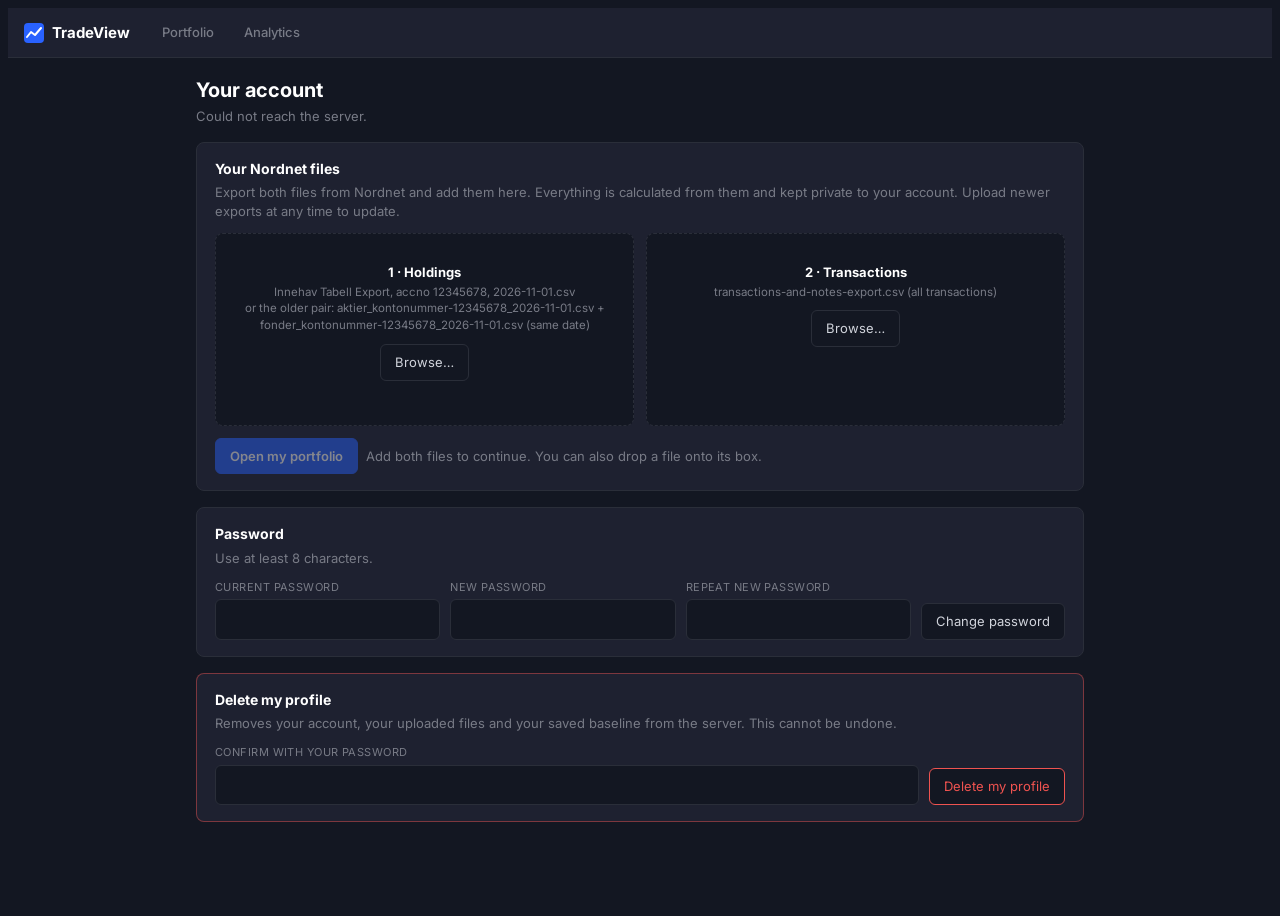
==== account.html @ 86bb3570 "Multi-user profiles: login, invites, per-user data, uploads, assistant, tile help, responsive layout" ====
<!DOCTYPE html>
<html lang="en">
<head>
  <meta charset="UTF-8">
  <meta name="viewport" content="width=device-width, initial-scale=1.0">
  <title>Account · TradeView</title>
  <link rel="preconnect" href="https://fonts.googleapis.com">
  <link href="https://fonts.googleapis.com/css2?family=Inter:wght@400;500;600;700&display=swap" rel="stylesheet">
  <link rel="icon" href="data:,">
  <link rel="stylesheet" href="auth.css">
  <script src="auth.js"></script>
</head>
<body class="auth-page">
  <header class="auth-top">
    <div class="logo">
      <svg width="20" height="20" viewBox="0 0 20 20" fill="none" aria-hidden="true">
        <rect width="20" height="20" rx="4" fill="#2962FF"/>
        <polyline points="3,14 7,9 11,12 17,5" stroke="white" stroke-width="2" fill="none" stroke-linecap="round" stroke-linejoin="round"/>
      </svg>
      <span class="logo-text">TradeView</span>
    </div>
    <nav class="nav"><a href="/index.html">Portfolio</a><a href="/analytics.html">Analytics</a></nav>
    <div id="user-menu"></div>
  </header>

  <main class="acct">
    <h1>Your account</h1>
    <p class="lead" id="who">Loading…</p>

    <!-- ============== FILES ============== -->
    <section class="card" id="upload">
      <h2>Your Nordnet files</h2>
      <p class="hint">Export both files from Nordnet and add them here. Everything is calculated from them and kept private to your account. Upload newer exports at any time to update.</p>
      <div id="up-msg" class="msg" hidden role="alert"></div>
      <div class="drops">
        <div class="drop" id="drop-holdings">
          <h3>1 · Holdings</h3>
          <div class="fn">Innehav Tabell Export, accno 12345678, 2026-11-01.csv<br>or the older pair: aktier_kontonummer-12345678_2026-11-01.csv + fonder_kontonummer-12345678_2026-11-01.csv (same date)</div>
          <input type="file" id="in-holdings" accept=".csv,text/csv">
          <button type="button" class="abtn" data-pick="holdings">Browse…</button>
          <div class="st" id="st-holdings"></div>
        </div>
        <div class="drop" id="drop-ledger">
          <h3>2 · Transactions</h3>
          <div class="fn">transactions-and-notes-export.csv (all transactions)</div>
          <input type="file" id="in-ledger" accept=".csv,text/csv">
          <button type="button" class="abtn" data-pick="ledger">Browse…</button>
          <div class="st" id="st-ledger"></div>
        </div>
      </div>
      <div class="row-actions">
        <a class="abtn primary disabled" id="open-btn" href="/index.html">Open my portfolio</a>
        <span class="grow" id="open-hint">Add both files to continue. You can also drop a file onto its box.</span>
      </div>
    </section>

    <!-- ============== ACCOUNT ============== -->
    <section class="card" id="account">
      <h2>Password</h2>
      <p class="hint">Use at least 8 characters.</p>
      <div id="pw-msg" class="msg" hidden role="alert"></div>
      <form id="f-pw" class="inline" autocomplete="off" novalidate>
        <label class="field"><span>Current password</span><input type="password" id="pw-old" autocomplete="current-password"></label>
        <label class="field"><span>New password</span><input type="password" id="pw-new" autocomplete="new-password"></label>
        <label class="field"><span>Repeat new password</span><input type="password" id="pw-new2" autocomplete="new-password"></label>
        <button class="abtn" type="submit">Change password</button>
      </form>
    </section>

    <!-- ============== ADMIN ============== -->
    <section class="card" id="admin" hidden>
      <h2>Admin: invites and users</h2>
      <p class="hint">Each invite code works once and expires after 7 days. Send it to the person; they open the sign-in page and choose "Create your account".</p>
      <div id="ad-msg" class="msg" hidden role="alert"></div>
      <div class="row-actions"><button type="button" class="abtn primary" id="inv-new">Create invite code</button></div>
      <div id="inv-code" hidden>
        <div class="codebox"><code id="inv-val"></code><button type="button" class="abtn small" id="inv-copy">Copy</button><span class="tag gold" id="inv-exp"></span></div>
        <p class="hint">This code is shown only now. Copy it before you leave the page.</p>
      </div>
      <h2 style="margin-top:14px">Invites</h2>
      <div class="tbl-wrap"><table id="tb-inv"></table></div>
      <h2 style="margin-top:14px">Users</h2>
      <div class="tbl-wrap"><table id="tb-users"></table></div>
      <p class="hint" style="margin-top:8px">Admins can manage accounts but cannot open another user's portfolio.</p>
    </section>

    <!-- ============== DANGER ============== -->
    <section class="card danger" id="danger">
      <h2 id="del-title">Delete my profile</h2>
      <p class="hint" id="del-hint">Removes your account, your uploaded files and your saved baseline from the server. This cannot be undone.</p>
      <div id="del-msg" class="msg" hidden role="alert"></div>
      <form id="f-del" class="inline" autocomplete="off" novalidate>
        <label class="field"><span>Confirm with your password</span><input type="password" id="del-pass" autocomplete="current-password"></label>
        <button class="abtn danger" id="del-btn" type="submit">Delete my profile</button>
      </form>
    </section>
  </main>
  <script src="account.js"></script>
</body>
</html>
---- auth.css ----
/* Sign-in, account and user-menu styles (same dark tokens as style.css / analytics.css) */
:root {
  --bg: #131722; --surface: #1E2130; --surface2: #1A1D2E; --border: #2A2E39;
  --text: #D1D4DC; --text-dim: #787B86; --accent: #2962FF;
  --green: #26A69A; --red: #EF5350; --gold: #F7C948; --white: #FFFFFF;
  --font: 'Inter', 'Trebuchet MS', sans-serif;
}

/* ───── user menu (header of Portfolio and Analytics) ───── */
.um { position: relative; display: inline-block; }
.um-btn {
  display: inline-flex; align-items: center; gap: 7px; height: 28px; padding: 0 8px 0 4px;
  background: var(--bg); color: var(--text); border: 1px solid var(--border); border-radius: 4px;
  font: inherit; font-size: 12px; cursor: pointer; max-width: 170px;
}
.um-btn:hover, .um-btn[aria-expanded="true"] { border-color: var(--accent); }
.um-av {
  width: 20px; height: 20px; border-radius: 50%; background: var(--accent); color: #fff;
  display: inline-flex; align-items: center; justify-content: center; font-size: 11px; font-weight: 700; flex: none;
}
.um-name { overflow: hidden; text-overflow: ellipsis; white-space: nowrap; }
.um-caret { color: var(--text-dim); flex: none; }
.um-pop {
  position: absolute; right: 0; top: calc(100% + 6px); z-index: 400; min-width: 210px; padding: 6px;
  background: var(--surface); border: 1px solid var(--border); border-radius: 8px; box-shadow: 0 8px 24px rgba(0, 0, 0, .45);
}
.um-pop[hidden] { display: none; }
.um-head { padding: 6px 8px 8px; border-bottom: 1px solid var(--border); margin-bottom: 4px; }
.um-head b { display: block; color: var(--white); font-size: 13px; overflow: hidden; text-overflow: ellipsis; }
.um-head small { color: var(--text-dim); font-size: 11px; }
.um-pop a, .um-pop button {
  display: block; width: 100%; text-align: left; padding: 7px 8px; border-radius: 4px; border: 0; background: none;
  color: var(--text); font: inherit; font-size: 12.5px; text-decoration: none; cursor: pointer;
}
.um-pop a:hover, .um-pop button:hover { background: var(--border); color: var(--white); }
.um-pop button[data-act=logout] { color: var(--red); }
@media (max-width: 700px) { .um-name, .um-caret { display: none; } .um-btn { padding: 0 4px; } }

/* ───── standalone pages: login.html, account.html ───── */
body.auth-page { min-height: 100vh; background: var(--bg); color: var(--text); font-family: var(--font); font-size: 13px; line-height: 1.45; }
body.auth-page *, body.auth-page *::before, body.auth-page *::after { box-sizing: border-box; }
.auth-page h1, .auth-page h2, .auth-page p { margin: 0; }
.auth-page a { color: var(--accent); }
.auth-page .logo { display: flex; align-items: center; gap: 8px; }
.auth-page .logo-text { font-weight: 700; color: var(--white); font-size: 15px; }

.auth-wrap { min-height: 100vh; display: flex; align-items: center; justify-content: center; padding: 24px 16px; }
.auth-card { width: 100%; max-width: 400px; background: var(--surface); border: 1px solid var(--border); border-radius: 10px; padding: 26px 24px; }
.auth-card .logo { margin-bottom: 18px; }
.auth-card h1 { font-size: 20px; color: var(--white); margin-bottom: 4px; }
.auth-card .sub { color: var(--text-dim); margin-bottom: 16px; }

.field { display: block; margin-bottom: 12px; }
.field > span { display: block; font-size: 11px; text-transform: uppercase; letter-spacing: .04em; color: var(--text-dim); margin-bottom: 4px; }
.field input[type=text], .field input[type=password] {
  width: 100%; padding: 9px 10px; background: var(--bg); color: var(--white); border: 1px solid var(--border); border-radius: 6px;
  font: inherit; font-size: 14px;
}
.field input:focus { outline: none; border-color: var(--accent); }
.check { display: flex; gap: 8px; align-items: flex-start; margin: 4px 0 14px; color: var(--text); cursor: pointer; }
.check input { margin-top: 3px; }
.check small { display: block; color: var(--text-dim); }

.abtn {
  display: inline-flex; align-items: center; justify-content: center; gap: 6px; padding: 8px 14px; border-radius: 6px;
  background: var(--bg); color: var(--text); border: 1px solid var(--border); font: inherit; font-size: 13px; cursor: pointer; text-decoration: none;
}
.abtn:hover { border-color: var(--accent); color: var(--white); }
.abtn.primary { background: var(--accent); border-color: var(--accent); color: #fff; font-weight: 600; }
.abtn.primary:hover { filter: brightness(1.1); }
.abtn.danger { border-color: var(--red); color: var(--red); }
.abtn.danger:hover { background: rgba(239, 83, 80, .12); color: var(--red); }
.abtn.small { padding: 4px 9px; font-size: 12px; }
.abtn[disabled], .abtn.disabled { opacity: .45; pointer-events: none; }
.auth-card .abtn.primary { width: 100%; padding: 10px; }
.switch { margin-top: 14px; text-align: center; color: var(--text-dim); }
.switch button { background: none; border: 0; color: var(--accent); font: inherit; cursor: pointer; padding: 0; }

.msg { padding: 9px 11px; border-radius: 6px; margin-bottom: 12px; font-size: 12.5px; border: 1px solid var(--border); }
.msg[hidden] { display: none; }
.msg.err { background: rgba(239, 83, 80, .12); border-color: rgba(239, 83, 80, .5); color: #ffb3b1; }
.msg.ok { background: rgba(38, 166, 154, .12); border-color: rgba(38, 166, 154, .5); color: #9fe0d8; }
.msg.info { background: rgba(41, 98, 255, .1); border-color: rgba(41, 98, 255, .4); color: #aac0ff; }

/* account page */
.auth-top {
  position: sticky; top: 0; z-index: 50; min-height: 50px; padding: 6px 16px; display: flex; flex-wrap: wrap; align-items: center; gap: 4px 18px;
  background: var(--surface); border-bottom: 1px solid var(--border);
}
.auth-top .nav { display: flex; gap: 2px; }
.auth-top .nav a { color: var(--text-dim); text-decoration: none; font-weight: 500; padding: 5px 14px; border-radius: 4px; }
.auth-top .nav a:hover { background: var(--border); color: var(--text); }
.auth-top #user-menu { margin-left: auto; }
.acct { max-width: 920px; margin: 0 auto; padding: 18px 16px 60px; }
.acct h1 { font-size: 20px; color: var(--white); margin-bottom: 2px; }
.acct .lead { color: var(--text-dim); margin-bottom: 16px; }
.card { background: var(--surface); border: 1px solid var(--border); border-radius: 8px; padding: 16px 18px; margin-bottom: 16px; }
.card h2 { font-size: 14px; color: var(--white); margin-bottom: 4px; }
.card .hint { color: var(--text-dim); margin-bottom: 12px; }
.card.danger { border-color: rgba(239, 83, 80, .45); }

.drops { display: grid; grid-template-columns: repeat(auto-fit, minmax(300px, 1fr)); gap: 12px; margin-bottom: 12px; }
.drop {
  border: 1.5px dashed var(--border); border-radius: 8px; padding: 16px; background: var(--bg); text-align: center;
  transition: border-color .15s, background .15s;
}
.drop.over { border-color: var(--accent); background: rgba(41, 98, 255, .08); }
.drop.ok { border-style: solid; border-color: rgba(38, 166, 154, .6); }
.drop h3 { font-size: 13px; color: var(--white); margin-bottom: 2px; }
.drop .fn { color: var(--text-dim); font-size: 11.5px; margin-bottom: 10px; word-break: break-word; }
.drop input[type=file] { display: none; }
.drop .st { margin-top: 10px; font-size: 12px; text-align: left; min-height: 18px; }
.drop .st.err { color: #ffb3b1; }
.drop .st.good { color: #9fe0d8; }
.drop .st .mut { color: var(--text-dim); }
.row-actions { display: flex; flex-wrap: wrap; gap: 8px; align-items: center; }
.row-actions .grow { flex: 1; color: var(--text-dim); }

.inline { display: flex; flex-wrap: wrap; gap: 10px; align-items: flex-end; }
.inline .field { margin-bottom: 0; flex: 1; min-width: 160px; }

.codebox { display: flex; gap: 8px; align-items: center; margin: 10px 0; flex-wrap: wrap; }
.codebox code { font-size: 18px; letter-spacing: .12em; background: var(--bg); border: 1px solid var(--gold); color: var(--gold); padding: 6px 12px; border-radius: 6px; }
.tbl-wrap { overflow-x: auto; border: 1px solid var(--border); border-radius: 6px; margin-top: 8px; }
.acct table { border-collapse: collapse; width: 100%; font-variant-numeric: tabular-nums; }
.acct th { text-align: left; color: var(--text-dim); font-size: 11px; text-transform: uppercase; letter-spacing: .04em; padding: 6px 9px; background: var(--surface2); }
.acct td { padding: 6px 9px; border-top: 1px solid var(--border); white-space: nowrap; vertical-align: middle; }
.acct td .field { margin: 0; }
.acct td input[type=password] { padding: 4px 7px; font-size: 12px; width: 150px; }
.tag { display: inline-block; padding: 1px 7px; border-radius: 999px; font-size: 11px; background: rgba(120, 123, 134, .18); color: var(--text-dim); }
.tag.good { background: rgba(38, 166, 154, .15); color: var(--green); }
.tag.gold { background: rgba(247, 201, 72, .15); color: var(--gold); }
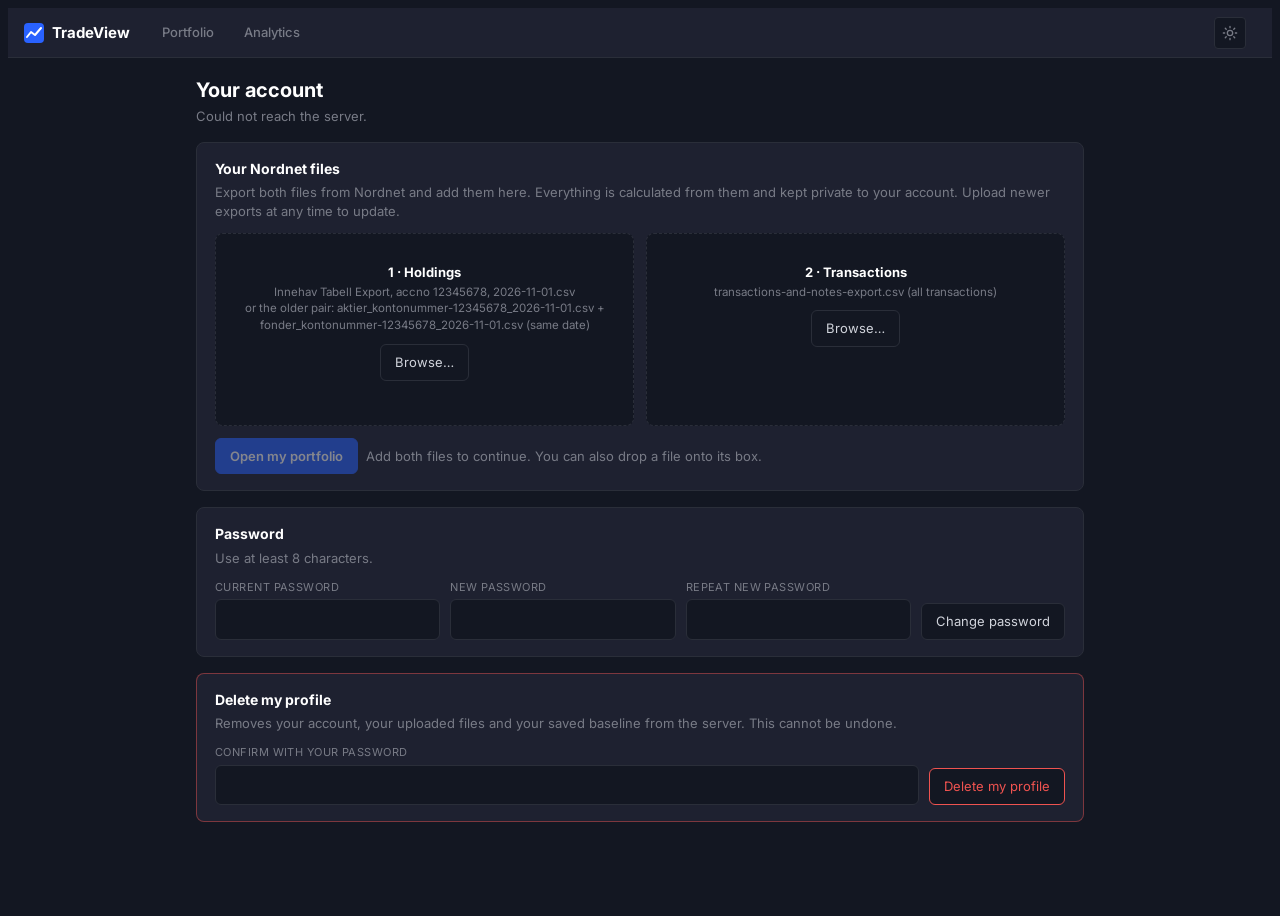
==== commit fa80175e: "Portfolio plan: one strategy per category, Trend Signals sidebar, light/dark mode, ticker - strategy" ====
--- a/account.html
+++ b/account.html
@@ -4,6 +4,7 @@
   <meta charset="UTF-8">
   <meta name="viewport" content="width=device-width, initial-scale=1.0">
   <title>Account · TradeView</title>
+  <script src="theme.js"></script>
   <link rel="preconnect" href="https://fonts.googleapis.com">
   <link href="https://fonts.googleapis.com/css2?family=Inter:wght@400;500;600;700&display=swap" rel="stylesheet">
   <link rel="icon" href="data:,">
--- a/auth.css
+++ b/auth.css
@@ -4,7 +4,38 @@
   --text: #D1D4DC; --text-dim: #787B86; --accent: #2962FF;
   --green: #26A69A; --red: #EF5350; --gold: #F7C948; --white: #FFFFFF;
   --font: 'Inter', 'Trebuchet MS', sans-serif;
+  --s1: #3987e5; --s2: #d95926; --s3: #199e70; --s4: #c98500;
+  --s5: #d55181; --s6: #008300; --s7: #9085e9; --s8: #e66767;
+  --ticker-bg: #0F1117; --border-strong: #3a3f4f; --other: #5d6170; --muted: #9aa4b2; --info-text: #7aa8f0;
+  --tip-bg: #0D1017; --shadow: rgba(0, 0, 0, .45); --shadow-strong: rgba(0, 0, 0, .55); --backdrop: rgba(0, 0, 0, .45);
 }
+
+/* Light theme (theme.js sets <html data-theme="light">); same tokens as style.css and analytics.css */
+:root[data-theme="light"] {
+  --bg: #FFFFFF; --surface: #F7F8FA; --surface2: #EEF0F4; --border: #DCE0E8;
+  --text: #131722; --text-dim: #5F6370; --accent: #2962FF;
+  --green: #067A66; --red: #C9303C; --gold: #8A6600; --white: #0B0E14;
+  --s1: #2a78d6; --s2: #eb6834; --s3: #1baf7a; --s4: #c98500;
+  --s5: #d55181; --s6: #008300; --s7: #6250d6; --s8: #e34948;
+  --ticker-bg: #F0F3FA; --border-strong: #B8BECA; --other: #8A909C; --muted: #565B67; --info-text: #1E5BC6;
+  --tip-bg: #FFFFFF; --shadow: rgba(16, 24, 40, .14); --shadow-strong: rgba(16, 24, 40, .18); --backdrop: rgba(16, 24, 40, .32);
+}
+
+/* ───── light / dark toggle (theme.js puts it in every page header) ───── */
+.theme-btn {
+  display: inline-flex; align-items: center; justify-content: center; flex: none; width: 32px; height: 32px; min-width: 32px; min-height: 32px; padding: 0;
+  background: var(--bg); color: var(--text-dim); border: 1px solid var(--border); border-radius: 4px; cursor: pointer;
+}
+.theme-btn:hover { border-color: var(--accent); color: var(--accent); }
+.theme-btn:focus-visible { outline: 2px solid var(--accent); outline-offset: 2px; }
+.theme-btn svg { width: 16px; height: 16px; display: block; }
+.theme-btn .tb-moon, :root[data-theme="light"] .theme-btn .tb-sun { display: none; }
+:root[data-theme="light"] .theme-btn .tb-moon { display: block; }
+.theme-btn.floating { position: fixed; top: 12px; right: 12px; z-index: 300; }
+.auth-top .theme-btn { margin-left: auto; }
+.auth-top .theme-btn + #user-menu { margin-left: -8px; }
+.auth-card .logo .theme-btn { margin-left: auto; }
+@media (max-width: 900px), (pointer: coarse) { .theme-btn { width: 40px; height: 40px; } }
 
 /* ───── user menu (header of Portfolio and Analytics) ───── */
 .um { position: relative; display: inline-block; }
@@ -22,7 +53,7 @@
 .um-caret { color: var(--text-dim); flex: none; }
 .um-pop {
   position: absolute; right: 0; top: calc(100% + 6px); z-index: 400; min-width: 210px; padding: 6px;
-  background: var(--surface); border: 1px solid var(--border); border-radius: 8px; box-shadow: 0 8px 24px rgba(0, 0, 0, .45);
+  background: var(--surface); border: 1px solid var(--border); border-radius: 8px; box-shadow: 0 8px 24px var(--shadow);
 }
 .um-pop[hidden] { display: none; }
 .um-head { padding: 6px 8px 8px; border-bottom: 1px solid var(--border); margin-bottom: 4px; }
@@ -69,7 +100,7 @@
 .abtn.primary { background: var(--accent); border-color: var(--accent); color: #fff; font-weight: 600; }
 .abtn.primary:hover { filter: brightness(1.1); }
 .abtn.danger { border-color: var(--red); color: var(--red); }
-.abtn.danger:hover { background: rgba(239, 83, 80, .12); color: var(--red); }
+.abtn.danger:hover { background: color-mix(in srgb, var(--red) 12%, transparent); color: var(--red); }
 .abtn.small { padding: 4px 9px; font-size: 12px; }
 .abtn[disabled], .abtn.disabled { opacity: .45; pointer-events: none; }
 .auth-card .abtn.primary { width: 100%; padding: 10px; }
@@ -78,9 +109,13 @@
 
 .msg { padding: 9px 11px; border-radius: 6px; margin-bottom: 12px; font-size: 12.5px; border: 1px solid var(--border); }
 .msg[hidden] { display: none; }
-.msg.err { background: rgba(239, 83, 80, .12); border-color: rgba(239, 83, 80, .5); color: #ffb3b1; }
-.msg.ok { background: rgba(38, 166, 154, .12); border-color: rgba(38, 166, 154, .5); color: #9fe0d8; }
+.msg.err { background: color-mix(in srgb, var(--red) 12%, transparent); border-color: color-mix(in srgb, var(--red) 50%, transparent); color: #ffb3b1; }
+.msg.ok { background: color-mix(in srgb, var(--green) 12%, transparent); border-color: color-mix(in srgb, var(--green) 50%, transparent); color: #9fe0d8; }
 .msg.info { background: rgba(41, 98, 255, .1); border-color: rgba(41, 98, 255, .4); color: #aac0ff; }
+/* light theme: the pastel message text above is for dark surfaces */
+:root[data-theme="light"] .msg.err, :root[data-theme="light"] .drop .st.err { color: #A3222C; }
+:root[data-theme="light"] .msg.ok, :root[data-theme="light"] .drop .st.good { color: #05705D; }
+:root[data-theme="light"] .msg.info { color: #1E4FC2; }
 
 /* account page */
 .auth-top {
@@ -97,7 +132,7 @@
 .card { background: var(--surface); border: 1px solid var(--border); border-radius: 8px; padding: 16px 18px; margin-bottom: 16px; }
 .card h2 { font-size: 14px; color: var(--white); margin-bottom: 4px; }
 .card .hint { color: var(--text-dim); margin-bottom: 12px; }
-.card.danger { border-color: rgba(239, 83, 80, .45); }
+.card.danger { border-color: color-mix(in srgb, var(--red) 45%, transparent); }
 
 .drops { display: grid; grid-template-columns: repeat(auto-fit, minmax(300px, 1fr)); gap: 12px; margin-bottom: 12px; }
 .drop {
@@ -105,7 +140,7 @@
   transition: border-color .15s, background .15s;
 }
 .drop.over { border-color: var(--accent); background: rgba(41, 98, 255, .08); }
-.drop.ok { border-style: solid; border-color: rgba(38, 166, 154, .6); }
+.drop.ok { border-style: solid; border-color: color-mix(in srgb, var(--green) 60%, transparent); }
 .drop h3 { font-size: 13px; color: var(--white); margin-bottom: 2px; }
 .drop .fn { color: var(--text-dim); font-size: 11.5px; margin-bottom: 10px; word-break: break-word; }
 .drop input[type=file] { display: none; }
@@ -127,6 +162,6 @@
 .acct td { padding: 6px 9px; border-top: 1px solid var(--border); white-space: nowrap; vertical-align: middle; }
 .acct td .field { margin: 0; }
 .acct td input[type=password] { padding: 4px 7px; font-size: 12px; width: 150px; }
-.tag { display: inline-block; padding: 1px 7px; border-radius: 999px; font-size: 11px; background: rgba(120, 123, 134, .18); color: var(--text-dim); }
-.tag.good { background: rgba(38, 166, 154, .15); color: var(--green); }
-.tag.gold { background: rgba(247, 201, 72, .15); color: var(--gold); }
+.tag { display: inline-block; padding: 1px 7px; border-radius: 999px; font-size: 11px; background: color-mix(in srgb, var(--text-dim) 18%, transparent); color: var(--text-dim); }
+.tag.good { background: color-mix(in srgb, var(--green) 15%, transparent); color: var(--green); }
+.tag.gold { background: color-mix(in srgb, var(--gold) 15%, transparent); color: var(--gold); }
